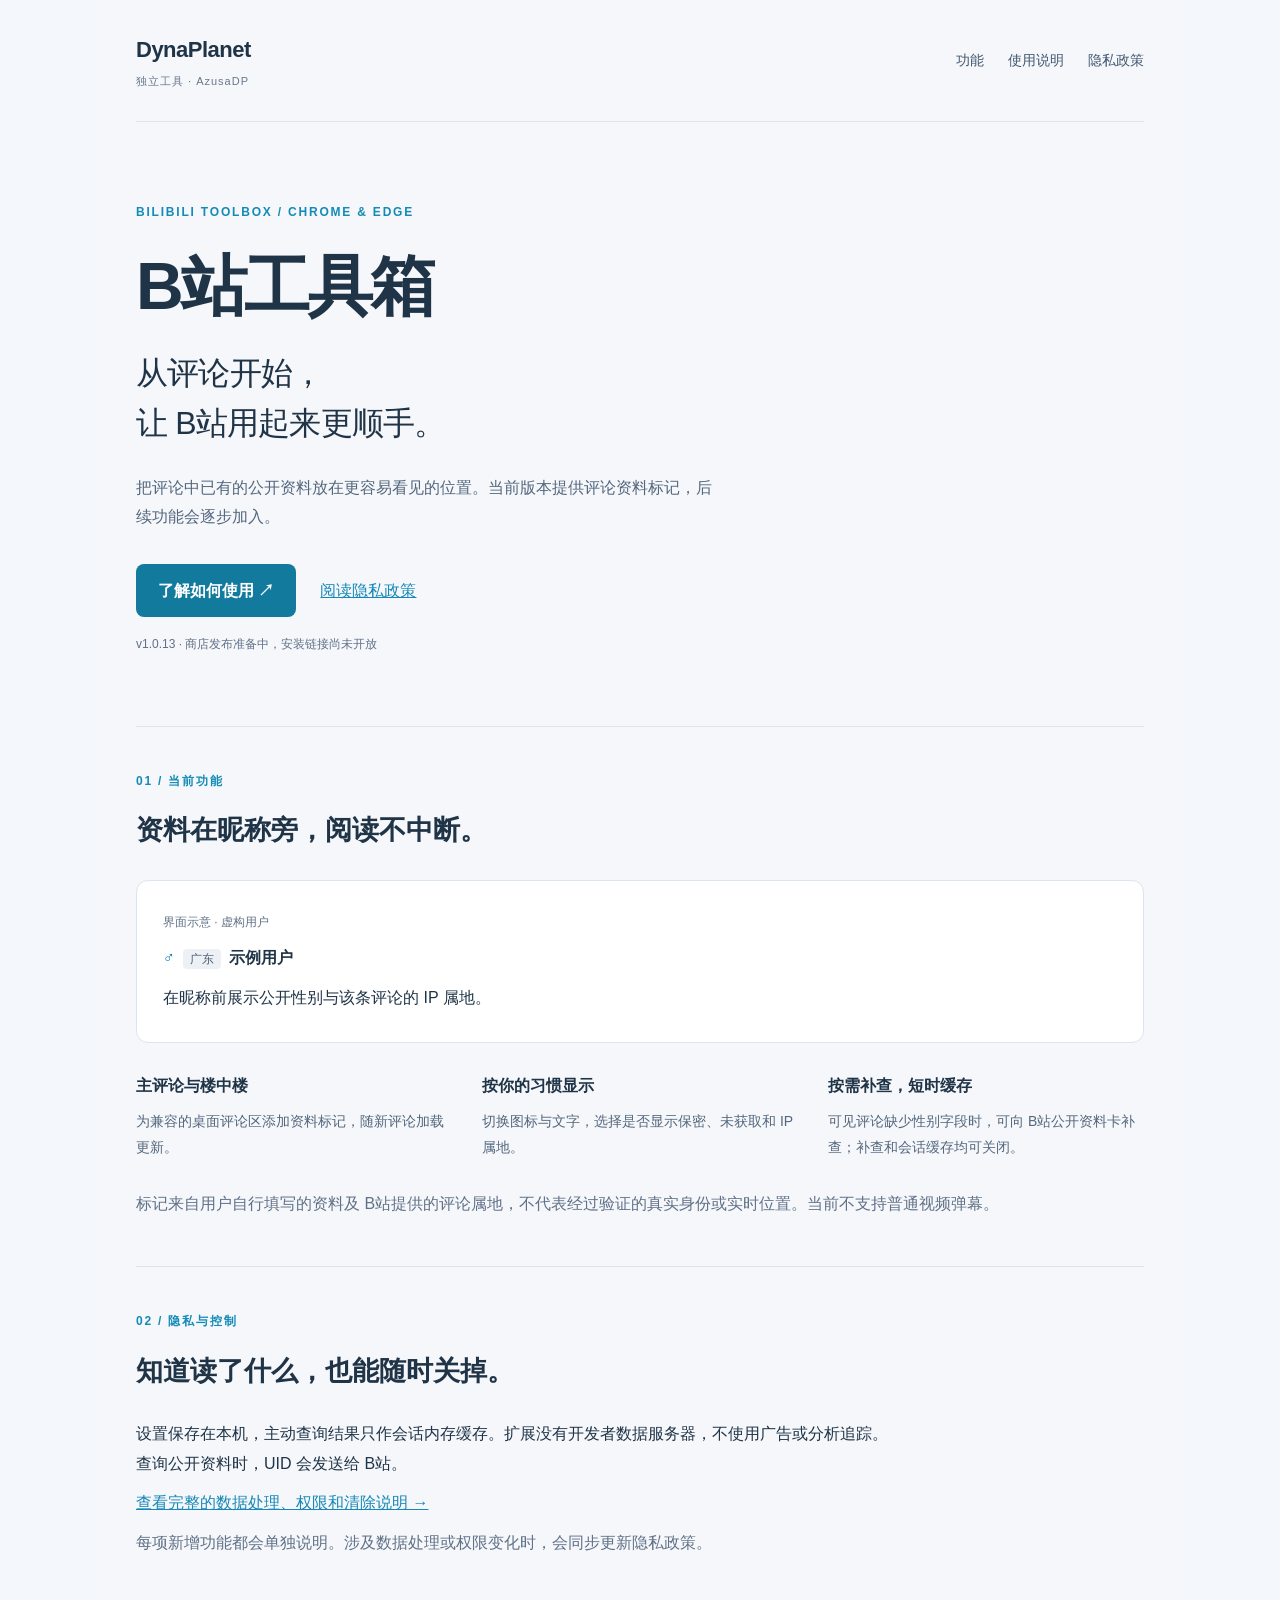
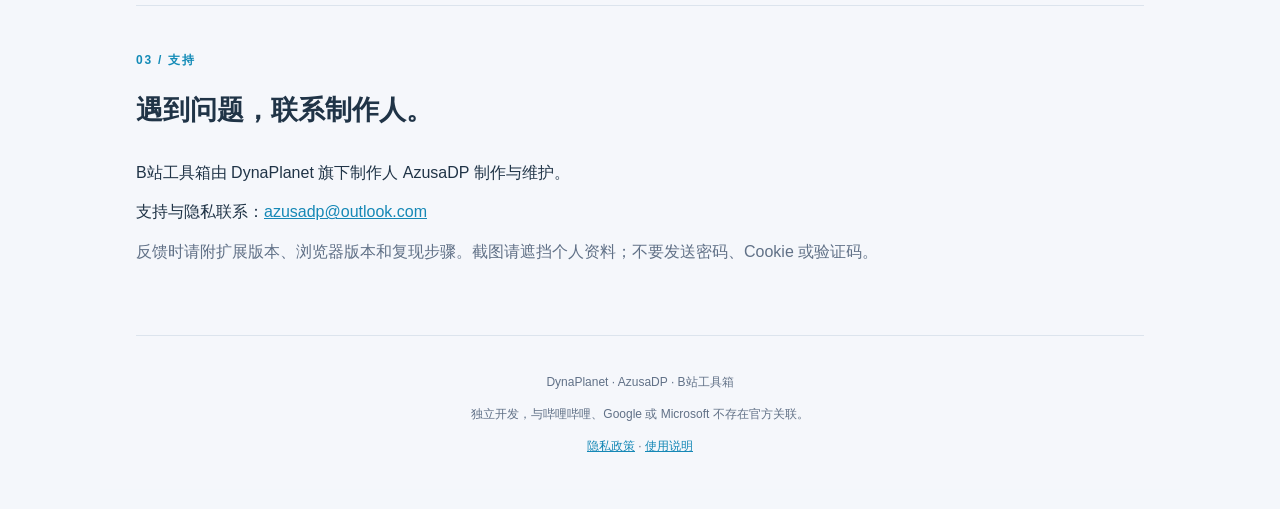
==== index.html @ 61e421c5 "Publish B站工具箱 website and privacy policy" ====
<!doctype html>
<html lang="zh-CN">
<head><meta charset="utf-8"><meta name="viewport" content="width=device-width,initial-scale=1"><meta name="description" content="DynaPlanet 旗下 B站工具箱，面向 Chrome 与 Edge 的独立浏览器扩展。查看当前功能、使用说明、支持方式及隐私政策。"><title>B站工具箱 · DynaPlanet</title><link rel="stylesheet" href="docs.css"><link rel="stylesheet" href="home.css"></head>
<body>
<header class="masthead"><a class="brand" href="index.html">DynaPlanet<span>独立工具 · AzusaDP</span></a><nav aria-label="主导航"><a href="#features">功能</a><a href="help.html">使用说明</a><a href="privacy.html">隐私政策</a></nav></header>
<main>
<section class="hero"><span class="eyebrow">BILIBILI TOOLBOX / CHROME &amp; EDGE</span><h1>B站工具箱</h1><p class="lead">从评论开始，<br>让 B站用起来更顺手。</p><p class="intro">把评论中已有的公开资料放在更容易看见的位置。当前版本提供评论资料标记，后续功能会逐步加入。</p><div class="actions"><a class="primary" href="help.html">了解如何使用 ↗</a><a href="privacy.html">阅读隐私政策</a></div><p class="release">v1.0.13 · 商店发布准备中，安装链接尚未开放</p></section>
<section id="features"><span class="eyebrow">01 / 当前功能</span><h2>资料在昵称旁，阅读不中断。</h2><div class="demo" aria-label="评论资料标记的虚构示意"><p class="muted">界面示意 · 虚构用户</p><p><span class="gender">♂</span><span class="region">广东</span><strong>示例用户</strong></p><p>在昵称前展示公开性别与该条评论的 IP 属地。</p></div><dl class="features"><div><dt>主评论与楼中楼</dt><dd>为兼容的桌面评论区添加资料标记，随新评论加载更新。</dd></div><div><dt>按你的习惯显示</dt><dd>切换图标与文字，选择是否显示保密、未获取和 IP 属地。</dd></div><div><dt>按需补查，短时缓存</dt><dd>可见评论缺少性别字段时，可向 B站公开资料卡补查；补查和会话缓存均可关闭。</dd></div></dl><p class="muted">标记来自用户自行填写的资料及 B站提供的评论属地，不代表经过验证的真实身份或实时位置。当前不支持普通视频弹幕。</p></section>
<section class="privacy-block"><span class="eyebrow">02 / 隐私与控制</span><h2>知道读了什么，也能随时关掉。</h2><p>设置保存在本机，主动查询结果只作会话内存缓存。扩展没有开发者数据服务器，不使用广告或分析追踪。查询公开资料时，UID 会发送给 B站。</p><p><a href="privacy.html">查看完整的数据处理、权限和清除说明 →</a></p><p class="muted">每项新增功能都会单独说明。涉及数据处理或权限变化时，会同步更新隐私政策。</p></section>
<section id="support"><span class="eyebrow">03 / 支持</span><h2>遇到问题，联系制作人。</h2><p>B站工具箱由 DynaPlanet 旗下制作人 AzusaDP 制作与维护。</p><p>支持与隐私联系：<a href="mailto:azusadp@outlook.com">azusadp@outlook.com</a></p><p class="muted">反馈时请附扩展版本、浏览器版本和复现步骤。截图请遮挡个人资料；不要发送密码、Cookie 或验证码。</p></section>
</main><footer><p>DynaPlanet · AzusaDP · B站工具箱</p><p>独立开发，与哔哩哔哩、Google 或 Microsoft 不存在官方关联。</p><a href="privacy.html">隐私政策</a> · <a href="help.html">使用说明</a></footer>
</body></html>
---- docs.css ----
:root{color-scheme:light;font:16px/1.85 "Segoe UI","Microsoft YaHei",sans-serif;color:#263b50;background:#f4f7fb}*{box-sizing:border-box}body{max-width:850px;margin:48px auto;padding:0 24px}main{background:#fff;border:1px solid #e3eaf1;border-radius:16px;padding:38px 42px}h1{font-size:30px;line-height:1.3;letter-spacing:-1px;margin:8px 0 18px}h2{font-size:19px;margin:30px 0 9px}p{margin:10px 0}a{color:#1688b6}small,.muted{color:#7b8c9d}.eyebrow{color:#138bb7;font-size:12px;letter-spacing:1.8px;font-weight:700}li{margin:7px 0}code{background:#f0f4f8;color:#23556c;border-radius:4px;padding:2px 5px;font-size:.9em}pre{overflow:auto;background:#f0f4f8;padding:16px;border-radius:8px;line-height:1.6}.box{border-left:3px solid #1693c1;background:#eef7fb;padding:12px 18px;border-radius:0 8px 8px 0}table{width:100%;border-collapse:collapse;font-size:14px}th,td{padding:10px;text-align:left;border-bottom:1px solid #e3eaf1}th{background:#f3f7fa}footer{text-align:center;color:#94a1ae;font-size:12px;margin:20px 0}@media(max-width:600px){body{margin:18px auto;padding:0 12px}main{padding:22px}h1{font-size:26px}}
---- home.css ----
body{max-width:1080px;margin:0 auto;padding:0 36px;background:#f5f7fb;color:#203447}.masthead{display:flex;align-items:center;justify-content:space-between;padding:30px 0;border-bottom:1px solid #dce4ed;gap:20px}.brand{font-size:22px;font-weight:750;color:#203447;text-decoration:none;letter-spacing:-.5px}.brand span{display:block;font-size:11px;letter-spacing:1px;font-weight:400;color:#68788b}nav{display:flex;gap:24px;font-size:14px}nav a{text-decoration:none;color:#425770}main{padding:0;background:transparent;border:0;border-radius:0}.hero{padding:74px 0 60px;max-width:750px}.hero h1{font-size:66px;letter-spacing:-3px;margin:18px 0 20px}.lead{font-size:32px;line-height:1.55;letter-spacing:-.8px}.intro{max-width:590px;color:#54677d;margin-top:24px}.actions{display:flex;gap:24px;align-items:center;margin:32px 0 16px}.primary{display:inline-block;background:#127b9d;color:white;padding:12px 22px;border-radius:8px;text-decoration:none;font-weight:600}.release{font-size:12px;color:#617187}section:not(.hero){border-top:1px solid #dce4ed;padding:38px 0}h2{font-size:27px;margin:12px 0 22px}.demo{background:white;border:1px solid #dce4ed;border-radius:12px;padding:20px 26px;margin:24px 0}.demo .muted{font-size:12px}.gender{color:#007aab;margin-right:8px}.region{font-size:12px;background:#edf1f5;color:#506379;border-radius:4px;padding:3px 7px;margin-right:8px}.features{display:grid;grid-template-columns:repeat(3,1fr);gap:30px;margin:28px 0}.features dt{font-weight:700;margin-bottom:8px}.features dd{margin:0;color:#54677d;font-size:14px}.muted{color:#617187}.privacy-block p{max-width:760px}footer{border-top:1px solid #dce4ed;padding:25px 0 32px;color:#617187}a:focus-visible{outline:3px solid #f7a943;outline-offset:4px}a:hover{text-decoration:underline}@media(max-width:650px){body{padding:0 20px}.masthead{align-items:flex-start;flex-direction:column;padding:22px 0}nav{gap:20px}.hero{padding:46px 0}.hero h1{font-size:45px;letter-spacing:-2px}.lead{font-size:25px}.features{grid-template-columns:1fr;gap:20px}.actions{gap:18px;flex-wrap:wrap}h2{font-size:23px}section:not(.hero){padding:30px 0}}
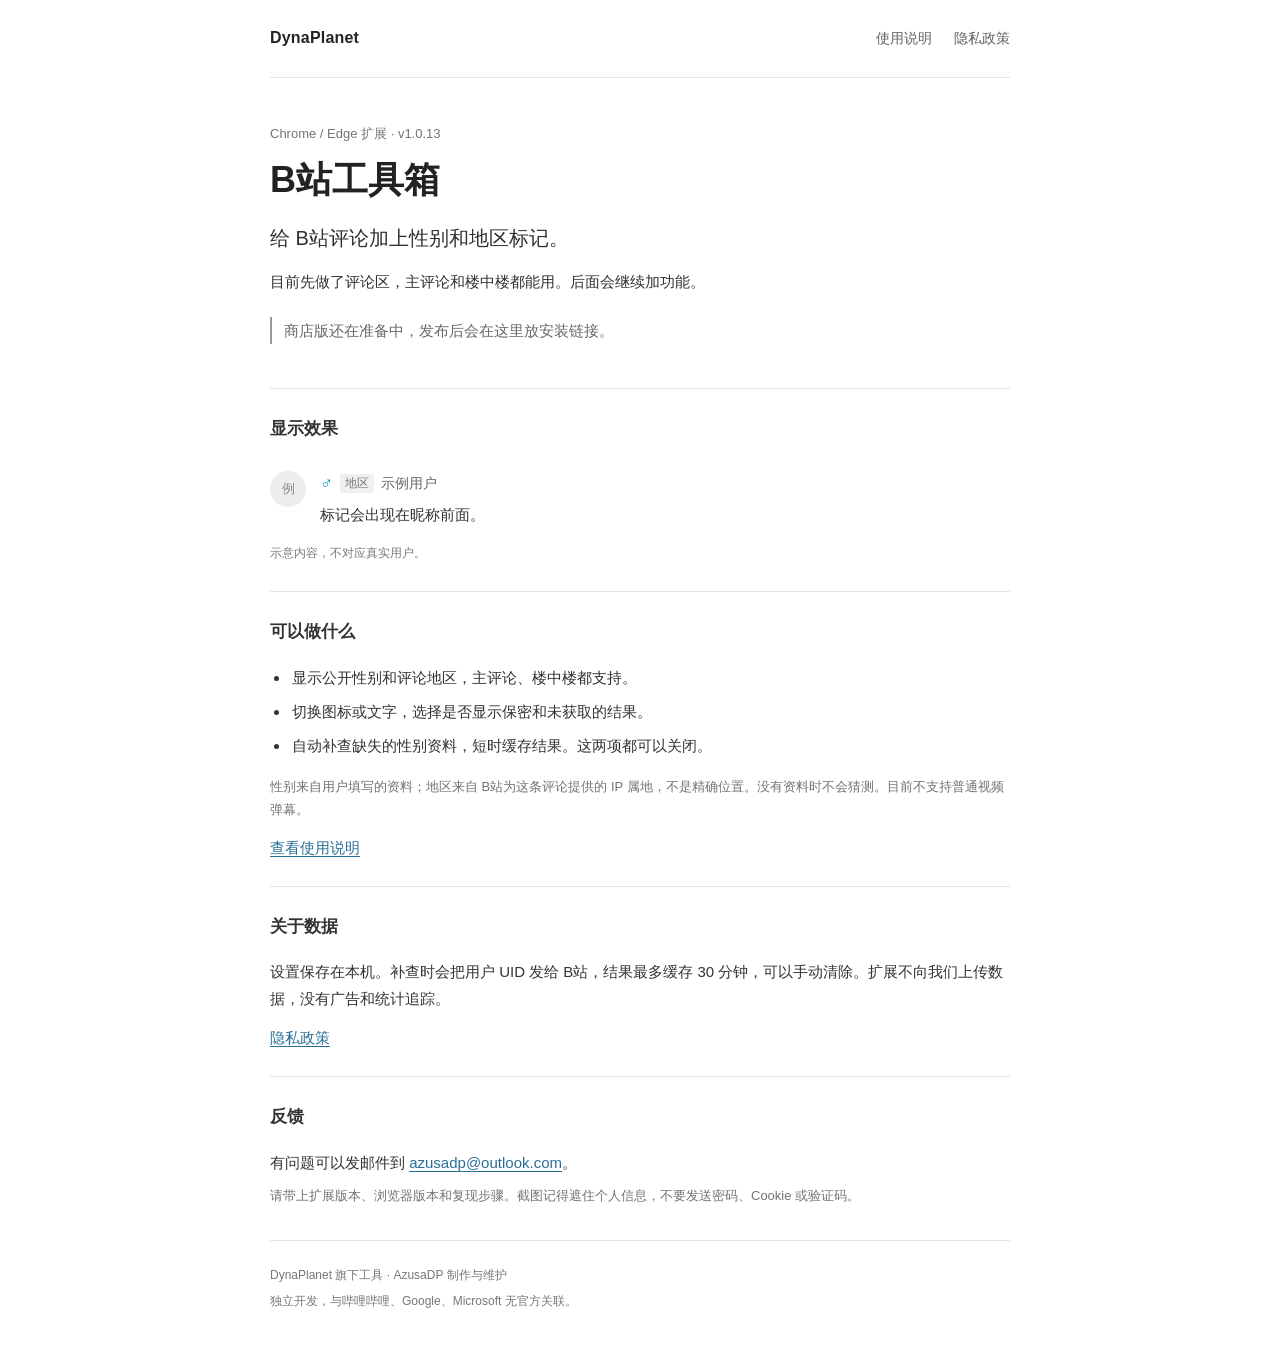
==== commit 45017e3b: "Simplify site layout and copy; use generic region example" ====
--- a/index.html
+++ b/index.html
@@ -1,12 +1,14 @@
 <!doctype html>
 <html lang="zh-CN">
-<head><meta charset="utf-8"><meta name="viewport" content="width=device-width,initial-scale=1"><meta name="description" content="DynaPlanet 旗下 B站工具箱，面向 Chrome 与 Edge 的独立浏览器扩展。查看当前功能、使用说明、支持方式及隐私政策。"><title>B站工具箱 · DynaPlanet</title><link rel="stylesheet" href="docs.css"><link rel="stylesheet" href="home.css"></head>
+<head><meta charset="utf-8"><meta name="viewport" content="width=device-width,initial-scale=1"><meta name="description" content="B站工具箱，为评论添加公开性别和地区标记。Chrome / Edge 扩展，由 AzusaDP 制作。"><title>B站工具箱 · DynaPlanet</title><link rel="stylesheet" href="docs.css"><link rel="stylesheet" href="home.css"></head>
 <body>
-<header class="masthead"><a class="brand" href="index.html">DynaPlanet<span>独立工具 · AzusaDP</span></a><nav aria-label="主导航"><a href="#features">功能</a><a href="help.html">使用说明</a><a href="privacy.html">隐私政策</a></nav></header>
+<header class="masthead"><a href="index.html" class="brand">DynaPlanet</a><nav aria-label="主导航"><a href="help.html">使用说明</a><a href="privacy.html">隐私政策</a></nav></header>
 <main>
-<section class="hero"><span class="eyebrow">BILIBILI TOOLBOX / CHROME &amp; EDGE</span><h1>B站工具箱</h1><p class="lead">从评论开始，<br>让 B站用起来更顺手。</p><p class="intro">把评论中已有的公开资料放在更容易看见的位置。当前版本提供评论资料标记，后续功能会逐步加入。</p><div class="actions"><a class="primary" href="help.html">了解如何使用 ↗</a><a href="privacy.html">阅读隐私政策</a></div><p class="release">v1.0.13 · 商店发布准备中，安装链接尚未开放</p></section>
-<section id="features"><span class="eyebrow">01 / 当前功能</span><h2>资料在昵称旁，阅读不中断。</h2><div class="demo" aria-label="评论资料标记的虚构示意"><p class="muted">界面示意 · 虚构用户</p><p><span class="gender">♂</span><span class="region">广东</span><strong>示例用户</strong></p><p>在昵称前展示公开性别与该条评论的 IP 属地。</p></div><dl class="features"><div><dt>主评论与楼中楼</dt><dd>为兼容的桌面评论区添加资料标记，随新评论加载更新。</dd></div><div><dt>按你的习惯显示</dt><dd>切换图标与文字，选择是否显示保密、未获取和 IP 属地。</dd></div><div><dt>按需补查，短时缓存</dt><dd>可见评论缺少性别字段时，可向 B站公开资料卡补查；补查和会话缓存均可关闭。</dd></div></dl><p class="muted">标记来自用户自行填写的资料及 B站提供的评论属地，不代表经过验证的真实身份或实时位置。当前不支持普通视频弹幕。</p></section>
-<section class="privacy-block"><span class="eyebrow">02 / 隐私与控制</span><h2>知道读了什么，也能随时关掉。</h2><p>设置保存在本机，主动查询结果只作会话内存缓存。扩展没有开发者数据服务器，不使用广告或分析追踪。查询公开资料时，UID 会发送给 B站。</p><p><a href="privacy.html">查看完整的数据处理、权限和清除说明 →</a></p><p class="muted">每项新增功能都会单独说明。涉及数据处理或权限变化时，会同步更新隐私政策。</p></section>
-<section id="support"><span class="eyebrow">03 / 支持</span><h2>遇到问题，联系制作人。</h2><p>B站工具箱由 DynaPlanet 旗下制作人 AzusaDP 制作与维护。</p><p>支持与隐私联系：<a href="mailto:azusadp@outlook.com">azusadp@outlook.com</a></p><p class="muted">反馈时请附扩展版本、浏览器版本和复现步骤。截图请遮挡个人资料；不要发送密码、Cookie 或验证码。</p></section>
-</main><footer><p>DynaPlanet · AzusaDP · B站工具箱</p><p>独立开发，与哔哩哔哩、Google 或 Microsoft 不存在官方关联。</p><a href="privacy.html">隐私政策</a> · <a href="help.html">使用说明</a></footer>
+<section class="intro"><p class="release">Chrome / Edge 扩展 · v1.0.13</p><h1>B站工具箱</h1><p class="summary">给 B站评论加上性别和地区标记。</p><p>目前先做了评论区，主评论和楼中楼都能用。后面会继续加功能。</p><p class="status">商店版还在准备中，发布后会在这里放安装链接。</p></section>
+<section aria-labelledby="demo-title"><h2 id="demo-title">显示效果</h2><figure class="demo"><div class="demo-user"><span class="avatar" aria-hidden="true">例</span><div><div class="name-row"><span class="gender" aria-label="男">♂</span><span class="region">地区</span><span class="username">示例用户</span></div><p class="comment">标记会出现在昵称前面。</p></div></div><figcaption>示意内容，不对应真实用户。</figcaption></figure></section>
+<section><h2>可以做什么</h2><ul class="feature-list"><li>显示公开性别和评论地区，主评论、楼中楼都支持。</li><li>切换图标或文字，选择是否显示保密和未获取的结果。</li><li>自动补查缺失的性别资料，短时缓存结果。这两项都可以关闭。</li></ul><p class="note">性别来自用户填写的资料；地区来自 B站为这条评论提供的 IP 属地，不是精确位置。没有资料时不会猜测。目前不支持普通视频弹幕。</p><a href="help.html">查看使用说明</a></section>
+<section><h2>关于数据</h2><p>设置保存在本机。补查时会把用户 UID 发给 B站，结果最多缓存 30 分钟，可以手动清除。扩展不向我们上传数据，没有广告和统计追踪。</p><a href="privacy.html">隐私政策</a></section>
+<section class="contact"><h2>反馈</h2><p>有问题可以发邮件到 <a href="mailto:azusadp@outlook.com">azusadp@outlook.com</a>。</p><p class="note">请带上扩展版本、浏览器版本和复现步骤。截图记得遮住个人信息，不要发送密码、Cookie 或验证码。</p></section>
+</main>
+<footer><p>DynaPlanet 旗下工具 · AzusaDP 制作与维护</p><p>独立开发，与哔哩哔哩、Google、Microsoft 无官方关联。</p></footer>
 </body></html>
--- a/docs.css
+++ b/docs.css
@@ -1 +1 @@
-:root{color-scheme:light;font:16px/1.85 "Segoe UI","Microsoft YaHei",sans-serif;color:#263b50;background:#f4f7fb}*{box-sizing:border-box}body{max-width:850px;margin:48px auto;padding:0 24px}main{background:#fff;border:1px solid #e3eaf1;border-radius:16px;padding:38px 42px}h1{font-size:30px;line-height:1.3;letter-spacing:-1px;margin:8px 0 18px}h2{font-size:19px;margin:30px 0 9px}p{margin:10px 0}a{color:#1688b6}small,.muted{color:#7b8c9d}.eyebrow{color:#138bb7;font-size:12px;letter-spacing:1.8px;font-weight:700}li{margin:7px 0}code{background:#f0f4f8;color:#23556c;border-radius:4px;padding:2px 5px;font-size:.9em}pre{overflow:auto;background:#f0f4f8;padding:16px;border-radius:8px;line-height:1.6}.box{border-left:3px solid #1693c1;background:#eef7fb;padding:12px 18px;border-radius:0 8px 8px 0}table{width:100%;border-collapse:collapse;font-size:14px}th,td{padding:10px;text-align:left;border-bottom:1px solid #e3eaf1}th{background:#f3f7fa}footer{text-align:center;color:#94a1ae;font-size:12px;margin:20px 0}@media(max-width:600px){body{margin:18px auto;padding:0 12px}main{padding:22px}h1{font-size:26px}}
+:root{color-scheme:light;font:15px/1.8 -apple-system,BlinkMacSystemFont,"Segoe UI","Microsoft YaHei",sans-serif;color:#333;background:#fff}*{box-sizing:border-box}body{max-width:800px;margin:0 auto;padding:0 30px}main{padding:40px 0}h1{font-size:30px;line-height:1.4;margin:8px 0 16px;color:#222}h2{font-size:18px;margin:30px 0 10px;color:#333}p{margin:12px 0}a{color:#276f98;text-underline-offset:3px}a:hover{color:#174763}a:focus-visible{outline:2px solid #276f98;outline-offset:4px}.muted{color:#777;font-size:13px}li{margin:8px 0}.eyebrow{font-size:13px;color:#777;letter-spacing:0}code{font-size:.88em;background:#f3f3f3;padding:2px 4px;border-radius:2px;overflow-wrap:anywhere}pre{overflow:auto;background:#f3f3f3;padding:16px;line-height:1.6}table{width:100%;border-collapse:collapse;font-size:14px}th,td{padding:9px 12px;text-align:left;border-bottom:1px solid #e5e5e5}th{font-weight:600}footer{font-size:12px;color:#777;text-align:left;padding:20px 0;border-top:1px solid #e5e5e5}ul,ol{padding-left:22px}@media(max-width:520px){body{padding:0 20px}main{padding:28px 0}h1{font-size:26px}}
--- a/home.css
+++ b/home.css
@@ -1 +1 @@
-body{max-width:1080px;margin:0 auto;padding:0 36px;background:#f5f7fb;color:#203447}.masthead{display:flex;align-items:center;justify-content:space-between;padding:30px 0;border-bottom:1px solid #dce4ed;gap:20px}.brand{font-size:22px;font-weight:750;color:#203447;text-decoration:none;letter-spacing:-.5px}.brand span{display:block;font-size:11px;letter-spacing:1px;font-weight:400;color:#68788b}nav{display:flex;gap:24px;font-size:14px}nav a{text-decoration:none;color:#425770}main{padding:0;background:transparent;border:0;border-radius:0}.hero{padding:74px 0 60px;max-width:750px}.hero h1{font-size:66px;letter-spacing:-3px;margin:18px 0 20px}.lead{font-size:32px;line-height:1.55;letter-spacing:-.8px}.intro{max-width:590px;color:#54677d;margin-top:24px}.actions{display:flex;gap:24px;align-items:center;margin:32px 0 16px}.primary{display:inline-block;background:#127b9d;color:white;padding:12px 22px;border-radius:8px;text-decoration:none;font-weight:600}.release{font-size:12px;color:#617187}section:not(.hero){border-top:1px solid #dce4ed;padding:38px 0}h2{font-size:27px;margin:12px 0 22px}.demo{background:white;border:1px solid #dce4ed;border-radius:12px;padding:20px 26px;margin:24px 0}.demo .muted{font-size:12px}.gender{color:#007aab;margin-right:8px}.region{font-size:12px;background:#edf1f5;color:#506379;border-radius:4px;padding:3px 7px;margin-right:8px}.features{display:grid;grid-template-columns:repeat(3,1fr);gap:30px;margin:28px 0}.features dt{font-weight:700;margin-bottom:8px}.features dd{margin:0;color:#54677d;font-size:14px}.muted{color:#617187}.privacy-block p{max-width:760px}footer{border-top:1px solid #dce4ed;padding:25px 0 32px;color:#617187}a:focus-visible{outline:3px solid #f7a943;outline-offset:4px}a:hover{text-decoration:underline}@media(max-width:650px){body{padding:0 20px}.masthead{align-items:flex-start;flex-direction:column;padding:22px 0}nav{gap:20px}.hero{padding:46px 0}.hero h1{font-size:45px;letter-spacing:-2px}.lead{font-size:25px}.features{grid-template-columns:1fr;gap:20px}.actions{gap:18px;flex-wrap:wrap}h2{font-size:23px}section:not(.hero){padding:30px 0}}
+.masthead{display:flex;align-items:center;justify-content:space-between;gap:24px;padding:24px 0;border-bottom:1px solid #e5e5e5}.brand{font-size:16px;font-weight:650;letter-spacing:.2px;color:#232323;text-decoration:none}nav{display:flex;gap:22px;font-size:14px}nav a{color:#626262;text-decoration:none}main{padding:0}.intro{padding:44px 0 32px}.release{font-size:13px;color:#747474;margin:0 0 12px}h1{font-size:36px;line-height:1.3;letter-spacing:0;margin:0 0 16px}.summary{font-size:20px;margin:0 0 10px;color:#303030}.intro>p:not(.summary):not(.release){font-size:15px}.status{padding-left:12px;border-left:2px solid #999;color:#686868;margin-top:22px}section:not(.intro){padding:25px 0;border-top:1px solid #e5e5e5}section h2{font-size:17px;margin:0 0 16px}.demo{margin:0;padding:10px 0 2px}.demo-user{display:flex;gap:14px;align-items:flex-start}.avatar{width:36px;height:36px;border-radius:50%;background:#eeeeec;color:#888;display:grid;place-items:center;font-size:13px;flex:none}.name-row{display:flex;align-items:center;gap:7px;min-height:22px;font-size:14px}.gender{color:#008bad;font-size:17px;line-height:1}.region{background:#f0f0f0;border-radius:2px;padding:0 5px;font-size:12px;line-height:19px;color:#777}.username{color:#666}.comment{font-size:15px;margin:5px 0 0}figcaption{font-size:12px;color:#7a7a7a;margin-top:15px}.feature-list{padding-left:20px;margin:0 0 16px}.feature-list li{padding-left:2px;margin:7px 0}.note{font-size:13px;color:#737373}.contact p{margin:8px 0}footer{border-top:1px solid #e5e5e5;padding:20px 0 30px;margin:0}footer p{margin:4px 0}@media(max-width:520px){.masthead{gap:16px}nav{gap:14px;font-size:13px}.brand{font-size:14px}.intro{padding-top:32px}h1{font-size:30px}.summary{font-size:18px}}
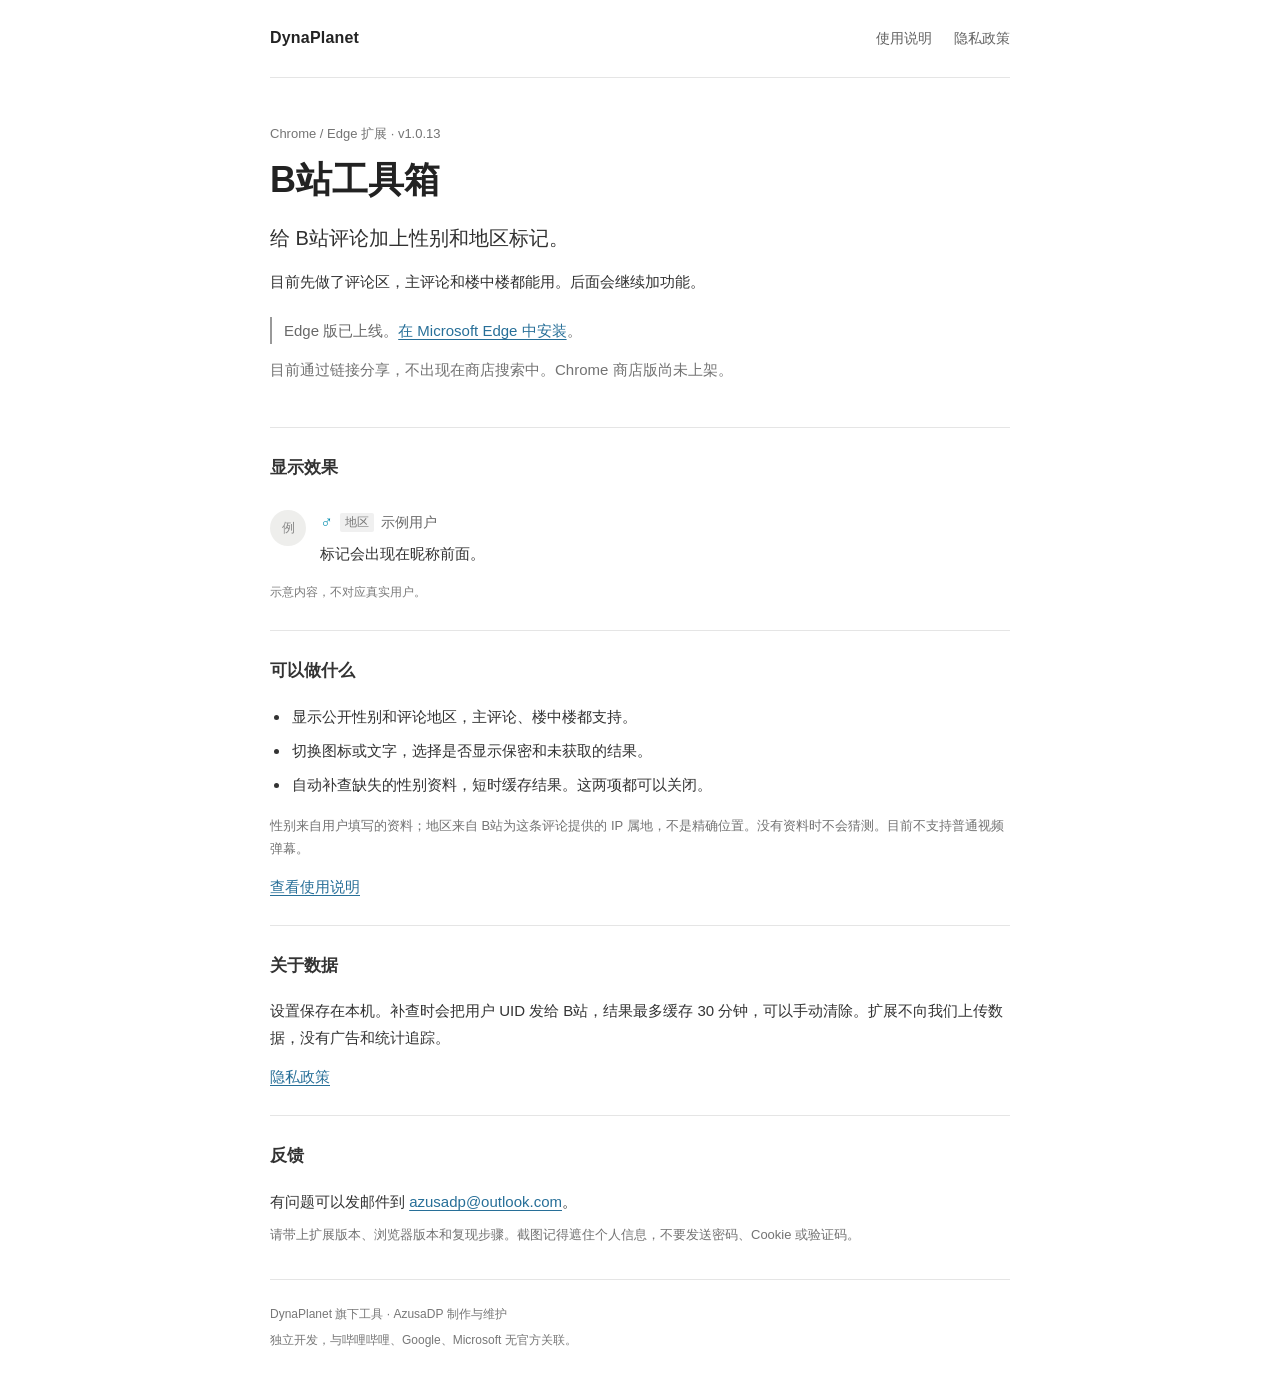
==== commit 8436040d: "Add Edge installation link and update release status" ====
--- a/index.html
+++ b/index.html
@@ -4,7 +4,7 @@
 <body>
 <header class="masthead"><a href="index.html" class="brand">DynaPlanet</a><nav aria-label="主导航"><a href="help.html">使用说明</a><a href="privacy.html">隐私政策</a></nav></header>
 <main>
-<section class="intro"><p class="release">Chrome / Edge 扩展 · v1.0.13</p><h1>B站工具箱</h1><p class="summary">给 B站评论加上性别和地区标记。</p><p>目前先做了评论区，主评论和楼中楼都能用。后面会继续加功能。</p><p class="status">商店版还在准备中，发布后会在这里放安装链接。</p></section>
+<section class="intro"><p class="release">Chrome / Edge 扩展 · v1.0.13</p><h1>B站工具箱</h1><p class="summary">给 B站评论加上性别和地区标记。</p><p>目前先做了评论区，主评论和楼中楼都能用。后面会继续加功能。</p><p class="status">Edge 版已上线。<a href="https://microsoftedge.microsoft.com/addons/detail/mkcnjgfnaanklmkdnkcoeccgfdjkbpmc">在 Microsoft Edge 中安装</a>。</p><p class="note">目前通过链接分享，不出现在商店搜索中。Chrome 商店版尚未上架。</p></section>
 <section aria-labelledby="demo-title"><h2 id="demo-title">显示效果</h2><figure class="demo"><div class="demo-user"><span class="avatar" aria-hidden="true">例</span><div><div class="name-row"><span class="gender" aria-label="男">♂</span><span class="region">地区</span><span class="username">示例用户</span></div><p class="comment">标记会出现在昵称前面。</p></div></div><figcaption>示意内容，不对应真实用户。</figcaption></figure></section>
 <section><h2>可以做什么</h2><ul class="feature-list"><li>显示公开性别和评论地区，主评论、楼中楼都支持。</li><li>切换图标或文字，选择是否显示保密和未获取的结果。</li><li>自动补查缺失的性别资料，短时缓存结果。这两项都可以关闭。</li></ul><p class="note">性别来自用户填写的资料；地区来自 B站为这条评论提供的 IP 属地，不是精确位置。没有资料时不会猜测。目前不支持普通视频弹幕。</p><a href="help.html">查看使用说明</a></section>
 <section><h2>关于数据</h2><p>设置保存在本机。补查时会把用户 UID 发给 B站，结果最多缓存 30 分钟，可以手动清除。扩展不向我们上传数据，没有广告和统计追踪。</p><a href="privacy.html">隐私政策</a></section>
